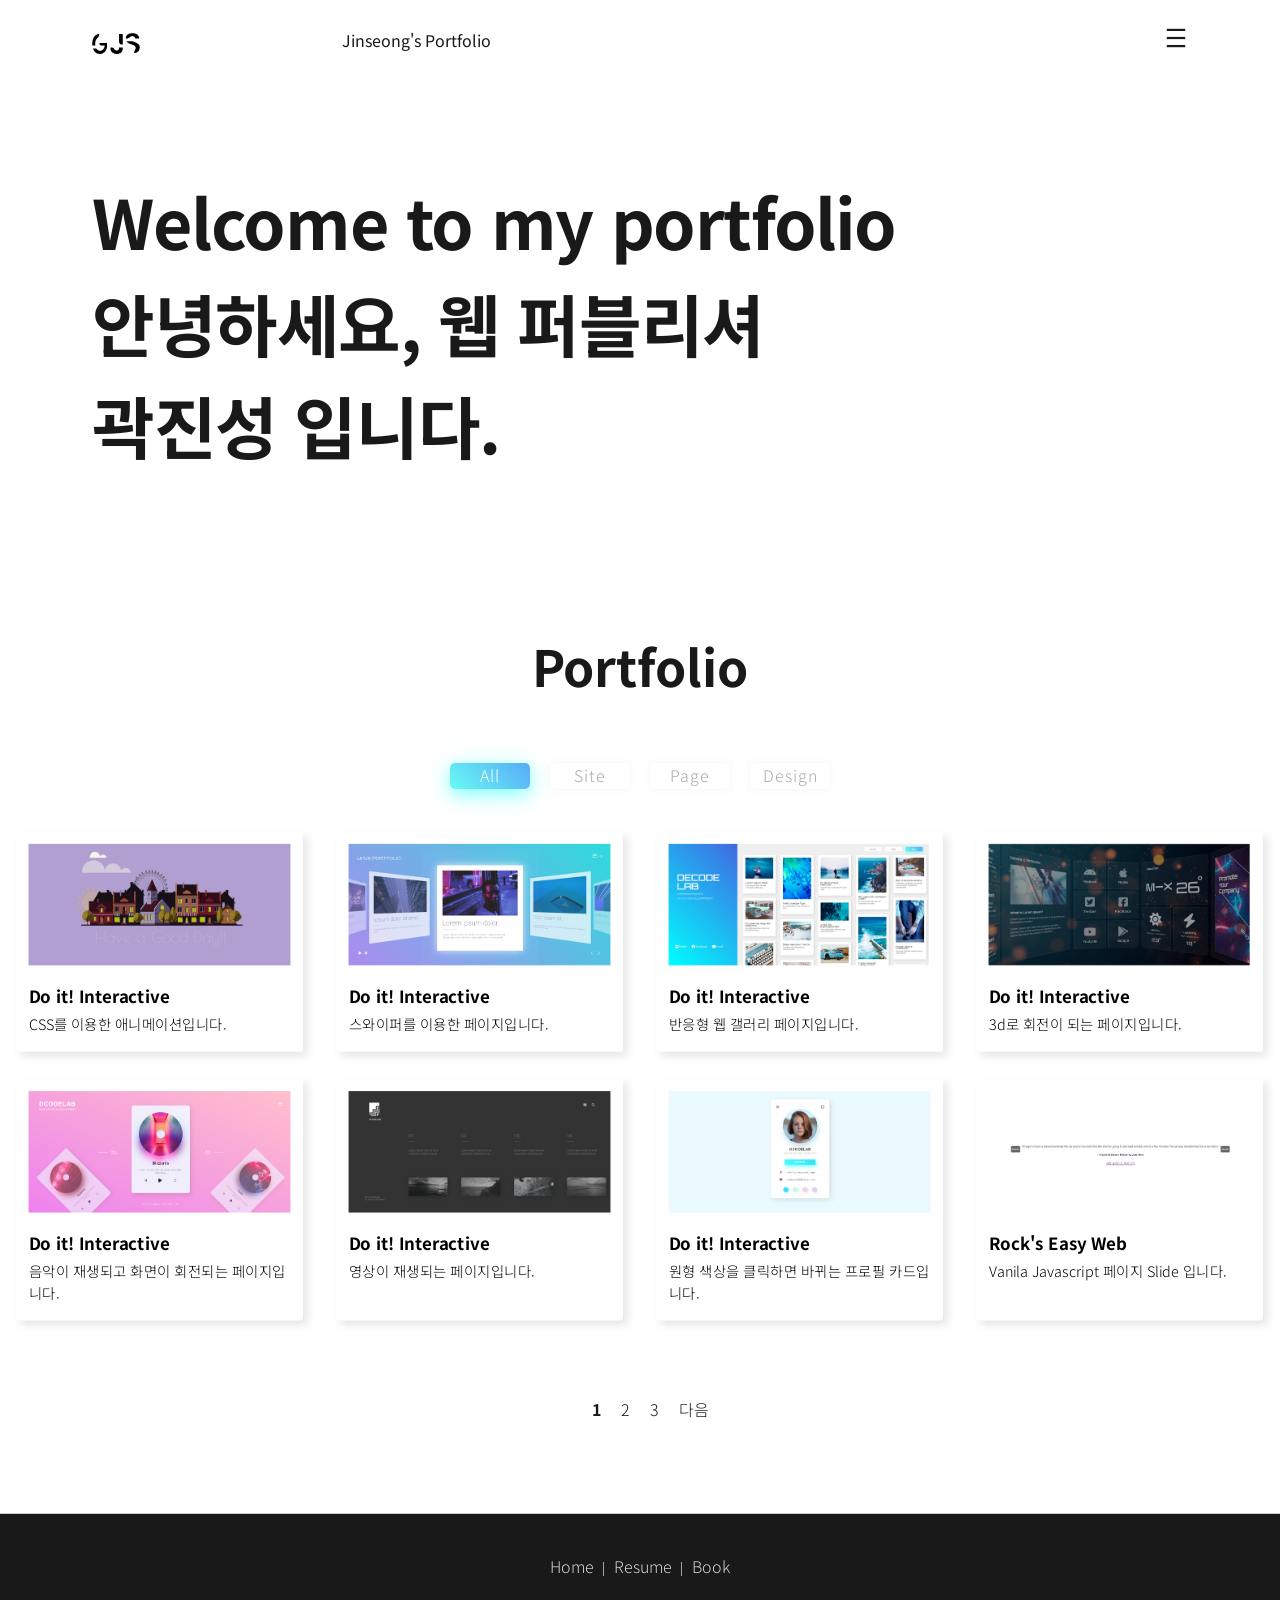
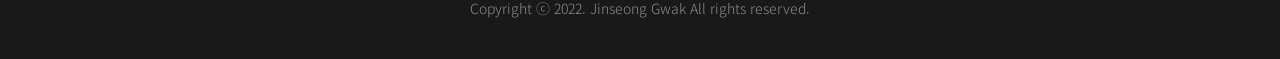
==== index.html @ 09211c97 "oldPortfolio" ====
<!DOCTYPE html>
<html lang="ko">

<head>
    
  <meta name="robots" content="noindex">
  <meta name="googlebot" content="noindex"><!-- 검색 안되게 하는것 -->
  <meta charset="UTF-8">
  <meta http-equiv="X-UA-Compatible" content="IE=edge">
  <meta name="viewport" content="width=device-width, initial-scale=1.0">
  <!-- 오픈그래프 -->
  <meta property="og:type" content="website">
  <meta property="og:url" content="http://jinseong.pe.kr">
  <meta property="og:title" content="Jinseong Portfolio">
  <meta property="og:image" content="http://jinseong.pe.kr/images/profile.jpg">
  <meta property="og:description" content="포트폴리오">
  <meta property="og:site_name" content="Jinseong's Portfolio">
  <meta property="og:locale" content="en_US">
  <!-- 다음의 태그는 필수는 아니지만, 포함하는 것을 추천함 -->
  <meta property="og:image:width" content="800">
  <meta property="og:image:height" content="430">
  <title>Jinseong's Portfolio</title>
  <!-- 구글폰트 -->
  <link rel="preconnect" href="https://fonts.googleapis.com">
  <link rel="preconnect" href="https://fonts.gstatic.com" crossorigin>
  <link href="https://fonts.googleapis.com/css2?family=Noto+Sans+KR:wght@300;500;700&display=swap" rel="stylesheet">
  <!-- 파비콘 -->
  <link rel="icon" href="images/favicon.png">
  <!-- 구글 아이콘 -->
  <link rel="stylesheet"
    href="https://fonts.googleapis.com/css2?family=Material+Symbols+Outlined:opsz,wght,FILL,GRAD@20..48,100..700,0..1,-50..200" />
  <!-- css -->
  <link rel="stylesheet" href="css/common.css">
  <link rel="stylesheet" href="css/main.css">
  <link rel="stylesheet" href="css/mouseEffect.css">
  <!-- js -->
  <script defer src="https://cdnjs.cloudflare.com/ajax/libs/gsap/3.11.3/gsap.min.js"
    integrity="sha512-gmwBmiTVER57N3jYS3LinA9eb8aHrJua5iQD7yqYCKa5x6Jjc7VDVaEA0je0Lu0bP9j7tEjV3+1qUm6loO99Kw=="
    crossorigin="anonymous" referrerpolicy="no-referrer"></script>
  <script defer src="js/jquery-3.6.0.min.js"></script>
  <script defer src="js/mouseEffect.js"></script>
  <script defer src="js/typing.js"></script>
  <script defer src="js/js.js"></script>

  
<!--   <script src="js/isotope.pkgd.min.js"></script> -->

  
  
  <style>
    .typing-txt {
      display: none;
    }
  
    .typing {
      display: inline-block;
    }
  
    .typing::after {
      content: '';
      animation-name: cursor;
      animation-duration: 0.3s;
      animation-iteration-count: 8;
  
    }
  
    @keyframes cursor {
      0% {
        border-right: 1px solid #fff
      }
  
      50% {
        border-right: 1px solid #000
      }
  
      100% {
        border-right: 1px solid #fff
      }
    }
  </style>
</head>

<body>
  <input type="checkbox" id="menu-click" class="menu-click">
  <div class="menu-modal">
    <div class="cursor"></div>
    <div class="cursorfollow"></div>
    <div class="inner">
      <div class="modal-top">
        <img class="modal-logo" src="images/menu-logo.png" alt="gjs">
        <label for="menu-click">
          <div class="close"><span class="material-symbols-outlined">
              close
            </span></div>
        </label>
      </div>
      <div class="modal-contents">
        <div class="modal-left">
          <dl>
            <dt>My name</dt>
            <dd>Jinseing-Gwak</dd>
            <dt>Adress</dt>
            <dd>경기도 의왕시 행복마을 3로 18</dd>
            <dt>Contact</dt>
            <dd>
              010-7590-1023
            </dd>
            <dd>
              Gorden42@naver.com
            </dd>
            <dt class="birth">Birth</dt>
            <dd>1992.11.10</dd>
            <dd class="d-day"></dd>
          </dl>

        </div>
        <div class="modal-right">
          <ul>
            <li><a href="index.html"><span class="style1">Home</span></a></li>
            <li><a href="about.html"><span class="style2">Resume</span></a></li>
            <li><a href="studylist.html"><span class="style3">Book</span></a></li>
          </ul>
          <ol>
            <li><span class="style4">Carpe diem</span> <span>"오늘을 즐겨라"</span></li>
            <li><span class="style4">Memento mori</span> <span>"죽음을 기억하라"</span></li>
            <li><span class="style4">Amor fati</span> <span>"운명을 사랑하라"</span></li>
          </ol>
        </div>
      </div>
      <div class="copy"><strong>Copyright ⓒ 2022.</strong> <br> Jinseong Gwak All rights reserved.</div>

    </div>
  </div>
  <div class="all-layout">   
    
    <header>
      <div class="inner">
        <div class="header-wrap">
          <h1 class="logo"><a href="index.html"><img src="images/logo.png" alt="gjs"></a></h1>
          <strong class="header-title">Jinseong's Portfolio</strong>

          
          <label for="menu-click">
            <div class="menu"><span class=" material-symbols-outlined ">density_medium</span></div>
          </label>
          

        </div>
      </div>
    </header>
    
<main>
      <section id="page1">
        
        
        <article>
          <div class="inner">
            <div class="title-wrap">
              <strong class="typing-txt">Welcome to my portfolio</strong>
              <strong class="typing"></strong><br>
              <strong class="fade-in">안녕하세요, 웹 퍼블리셔</strong><br>
              <strong class="fade-in">곽진성 입니다.</strong>
            </div>
          </div>
        </article>
      </section>


      <section id="page3">
        <h2 class="title" id="portfolio">Portfolio</h2>
        <ul class="p3-navi">
          <li  class="all on"><a data-nav="all" href="javascript:void(0)">All</a></li>
          <li  class="site"><a data-nav="site" href="javascript:void(0)">Site</a></li>
          <li  class="pageB"><a data-nav="page" href="javascript:void(0)">Page</a></li>
          <li  class="designB"><a data-nav="design" href="javascript:void(0)">Design</a></li>
        </ul>
        <article>
          <div class="portfolio">
            <!-- page -->
            <!-- Web Story Boy -->
            
            <!-- Do it! -->
            <div class="all page" data-item="page">
              <div>
                <a target="_blank" href="portfolio/page/villageanimation/index.html" title="2023-01-02">
                  <img src="images/portfolio8.png" alt="3">
                  <h3>Do it! Interactive</h3>
                  <p>CSS를 이용한 애니메이션입니다.</p>
                </a>
              </div>
            </div>

            <div class="all page" data-item="page">
              <div>
                <a target="_blank" href="portfolio/page/swiper/index.html" title="2023-01-02">
                  <img src="images/portfolio7.png" alt="3">
                  <h3>Do it! Interactive</h3>
                  <p>스와이퍼를 이용한 페이지입니다.</p>
                </a>
              </div>
            </div>

            <div class="all page" data-item="page">
              <div>
                <a target="_blank" href="portfolio/page/responsivegallery/index.html" title="2023-01-02">
                  <img src="images/portfolio6.png" alt="3">
                  <h3>Do it! Interactive</h3>
                  <p>반응형 웹 갤러리 페이지입니다.</p>
                </a>
              </div>
            </div>

            <div class="all page" data-item="page">
              <div>
                <a target="_blank" href="portfolio/page/panorama-company/index.html" title="2023-01-02">
                  <img src="images/portfolio5.png" alt="3">
                  <h3>Do it! Interactive</h3>
                  <p>3d로 회전이 되는 페이지입니다.</p>
                </a>
              </div>
            </div>

            <div class="all page" data-item="page">
              <div>
                <a target="_blank" href="portfolio/page/musicplay/index.html" title="2023-01-02">
                  <img src="images/portfolio4.png" alt="3">
                  <h3>Do it! Interactive</h3>
                  <p>음악이 재생되고 화면이 회전되는 페이지입니다.</p>
                </a>
              </div>
            </div>

            <div class="all page" data-item="page">
              <div>
                <a target="_blank" href="portfolio/page/movie-webpage/index.html" title="2023-01-02">
                  <img src="images/portfolio3.png" alt="3">
                  <h3>Do it! Interactive</h3>
                  <p>영상이 재생되는 페이지입니다.</p>
                </a>
              </div>
            </div>

            <div class="all page" data-item="page">
              <div>
                <a target="_blank" href="portfolio/page/member/member1.html" title="2023-01-02">
                  <img src="images/portfolio2.png" alt="2">
                  <h3>Do it! Interactive</h3>
                  <p>원형 색상을 클릭하면 바뀌는 프로필 카드입니다.</p>
                </a>
              </div>
            </div>


            <!-- rock's easy web -->
              <div class="all page" data-item="page">
                <div>
                  <a target="_blank" href="2rocksEasyWeb/slide/slide1.html" title="2023-02-04">
                    <img src="images/portfolio-9.jpg" alt="1">
                    <h3>Rock's Easy Web</h3>
                    <p>Vanila Javascript 페이지 Slide 입니다.</p>
                  </a>
                </div>
              </div>
            <div class="all page" data-item="page">
              <div>
                <a target="_blank" href="portfolio/page/backtotop.html" title="2023-01-02">
                  <img src="images/portfolio10.png" alt="1">
                  <h3>Rock's Easy Web</h3>
                  <p>Top 버튼을 누르면 최 상단으로 스크롤 되는 페이지입니다.</p>
                </a>
              </div>
            </div>
            <div class="all page" data-item="page">
              <div>
                <a target="_blank" href="2rocksEasyWeb/darklightmode.html" title="2023-01-02">
                  <img src="images/portfolio-1.jpg" alt="1">
                  <h3>Rock's Easy Web</h3>
                  <p>버튼을 활용한 다크 & 라이트 모드입니다.</p>
                </a>
              </div>
            </div>
            <div class="all page" data-item="page">
            <div>
                <a target="_blank" href="2rocksEasyWeb/fullScreenLayout.html" title="2023-01-02">
                  <img src="images/portfolio9.png" alt="1">
                  <h3>Rock's Easy Web</h3>
                  <p>배경화면을 동영상으로 적용한 페이지입니다.</p>
                </a>
            </div>
            </div>

            <!-- 패캠 -->
            <div class="all page" data-item="page">
              <div>
                <a target="_blank" href="portfolio/page/Overwatch select/index.html" title="2023-01-02">
                  <img src="images/portfolio-4.png" alt="1">
                  <h3>Fastcampus</h3>
                  <p>css를 이용한 캐릭터 선택 페이지입니다.</p>
                </a>
              </div>
            </div>
            

            <!-- End Page -->

            <!-- Site -->
            <div class="all site" data-item="site">
              <div>
                <a target="_blank" href="portfolio/site/mgbox/index.html" title="2023-01-02">
                  <img src="images/portfolio-1.png" alt="1">
                  <h3>Web story Boy</h3>
                  <p>메가박스 반응형 레이아웃 사이트입니다.</p>
                </a>
              </div>
            </div>
            <div class="all site" data-item="site">
              <div>
                <a target="_blank" href="portfolio/site/starbucks/index.html" title="2023-01-02">
                  <img src="images/portfolio-2.png" alt="1">
                  <h3>패스트 캠퍼스</h3>
                  <p>스타벅스 웹 사이트입니다.</p>
                </a>
              </div>
            </div>
            <div class="all site" data-item="site">
              <div>
                <a target="_blank" href="portfolio/site/yuhan/yuhan.html" title="2022-08-01">
                  <img src="images/portfolio-3.png" alt="1">
                  <h3>그린 아트 컴퓨터학원</h3>
                  <p>퍼블리싱을 배우고 처음 만들어본 사이트입니다.</p>
                </a>
              </div>
            </div>
            <!-- End Site -->


            <!-- design -->
            <!-- 패캠 -->
              <div class="all design" data-item="design">
                <div>
                  <a target="_blank" href="https://xd.adobe.com/view/2b9d082d-b6d8-4e4c-8c3f-72fe4f51de38-7ece/" title="2023-02-12">
                    <img src="images/portfolio-10.jpg" alt="1">
                    <h3>패스트 캠퍼스</h3>
                    <p>아이소 메트릭 디자인입니다.</p>
                  </a>
                </div>
              </div>

            <div class="all design" data-item="design">
              <div>
                <a target="_blank" href="https://xd.adobe.com/view/e50f0ac0-256c-4ae1-b092-5443fc8df026-b05c/" title="2023-01-06">
                  <img src="images/portfolio-xd-11.png" alt="1">
                  <h3>패스트 캠퍼스</h3>
                  <p>화면이 회전하는 회전 UI 입니다.</p>
                </a>
              </div>
            </div>
            <!-- 맛있는 디자인 xd -->           
            <div class="all design" data-item="design">
              <div>
                <a target="_blank" href="https://xd.adobe.com/view/f2ee7136-53d8-4c8a-a7fd-172489b045aa-a7bd/" title="2023-01-06">
                  <img src="images/portfolio-xd-10.png" alt="1">
                  <h3>맛있는 디자인 xd </h3>
                  <p>XD 여행 소개앱 로그인페이지, 메인페이지, 소개 세부 페이지</p>
                </a>
              </div>
            </div>
            <div class="all design" data-item="design">
              <div>
                <a target="_blank" href="https://xd.adobe.com/view/b4a2d971-9dbd-435d-a1c9-9ecc47e2ae32-e1f1/" title="2023-01-06">
                  <img src="images/portfolio-xd-9.png" alt="1">
                  <h3>맛있는 디자인 xd</h3>
                  <p>XD 뉴모피즘 스타일의 다이얼 드래그</p>
                </a>
              </div>
            </div>
            <div class="all design" data-item="design">
              <div>
                <a target="_blank" href="https://xd.adobe.com/view/0e32c825-2ce6-4857-bd8d-7dfb23e69aa8-5b61/" title="2023-01-06">
                  <img src="images/portfolio-xd-8.png" alt="1">
                  <h3>맛있는 디자인 xd</h3>
                  <p>XD를 활용한 스포티파이 음악앱 UI입니다.</p>
                </a>
              </div>
            </div>
            <div class="all design" data-item="design">
              <div>
                <a target="_blank" href="https://xd.adobe.com/view/6083be2c-2190-4567-80ab-d0a60cac28cf-35d0/" title="2023-01-29">
                  <img src="images/portfolio-8.jpg" alt="1">
                  <h3>맛있는 디자인 xd</h3>
                  <p>XD를 활용한 로그인 화면 디자인입니다.</p>
                </a>
              </div>
            </div>
            <div class="all design" data-item="design">
              <div>
                <a target="_blank" href=" https://xd.adobe.com/view/5617f849-998c-48da-aef4-882292831a00-0344/" title="2023-01-06">
                  <img src="images/portfolio-xd-7.png" alt="1">
                  <h3>맛있는 디자인 xd</h3>
                  <p>XD를 활용한 간단한 마우스 오버(세로형)입니다.</p>
                </a>
              </div>
            </div>
            <div class="all design" data-item="design">
              <div>
                <a target="_blank" href=" https://xd.adobe.com/view/711b6a88-a1e9-4c5a-9da1-08feecf08849-2448/" title="2023-01-06">
                  <img src="images/portfolio-xd-6.png" alt="1">
                  <h3>맛있는 디자인 xd</h3>
                  <p>XD를 활용한 간단한 마우스 오버(가로형)입니다.</p>
                </a>
              </div>
            </div>
            <div class="all design" data-item="design">
              <div>
                <a target="_blank" href="https://xd.adobe.com/view/76690d8d-38b9-42a5-9016-3695d35e73e8-233a/" title="2023-01-06">
                  <img src="images/portfolio-xd-5.png" alt="1">
                  <h3>맛있는 디자인 xd</h3>
                  <p>XD를 활용한 마우스 오버 버튼 프로토타입입니다.</p>
                </a>
              </div>
            </div>
            <div class="all design" data-item="design">
              <div>
                <a target="_blank" href="https://xd.adobe.com/view/4a2baaa7-dc61-498c-aab6-7a789e73a5ec-1f78/" title="2023-01-06">
                  <img src="images/portfolio-xd-2.png" alt="1">
                  <h3>맛있는 디자인 xd</h3>
                  <p>XD 프로토타입을 이용한 화면 슬라이드 입니다.</p>
                </a>
              </div>
            </div>
            <div class="all design" data-item="design">
              <div>
                <a target="_blank" href="https://xd.adobe.com/view/f5216fa4-6eb4-49c7-bf24-4859f83b3af2-a072/" title="2023-01-06">
                  <img src="images/portfolio-xd-1.png" alt="1">
                  <h3>맛있는 디자인 xd</h3>
                  <p>XD 프로토타입을 이용한 모바일 화면전환 입니다.</p>
                </a>
              </div>
            </div>
            <div class="all design" data-item="design">
              <div>
                <a target="_blank" href="https://xd.adobe.com/view/9d042fde-536d-41fd-8c21-a2ed2c7b6d0d-c857/" title="2023-01-06">
                  <img src="images/portfolio-xd-3.png" alt="1">
                  <h3>맛있는 디자인 xd</h3>
                  <p>XD 프로토타입을 이용한 대시보드 탭 화면전환입니다.</p>
                </a>
              </div>
            </div>
            <div class="all design" data-item="design">
              <div>
                <a target="_blank" href="https://xd.adobe.com/view/718d758a-9b4d-4cb4-9724-973a49a2bb65-24de/" title="2023-01-06">
                  <img src="images/portfolio-xd-4.png" alt="1">
                  <h3>맛있는 디자인 xd</h3>
                  <p>XD를 활용한 간단한 아이콘입니다.</p>
                </a>
              </div>
            </div>
            <!-- End Design -->


          </div>

       
          <div class="page-nation">
            <div class="prev-group"></div>
            <div class="page-nation-group"></div>
            <div class="next-group"></div>
          </div>
          
        </article>
      </section>

      <footer>
        <div class="inner">
          <ul class="footer-study">
            <li><a href="/index.html">Home</a></li>
            <li><a href="/about.html">Resume</a></li>
            <li><a href="/book.html">Book</a></li>
          </ul>
          <div>Copyright ⓒ 2022. Jinseong Gwak All rights reserved.</div>
          <div id="back-to-top">Top</div>
        </div>
      
      
      </footer>
    
</main>


</div>
</body>

</html>
---- css/common.css ----
@charset "utf-8";
@import url('https://fonts.googleapis.com/css2?family=Black+Han+Sans&family=East+Sea+Dokdo&family=Orbitron&display=swap');
*{
  margin:0;
  padding:0;

}
body {
  font-family: 'Noto Sans KR', sans-serif;

  font-weight: 300;
  color: rgba(0,0,0,0.9);

  line-height: 1.5;
}

.inner {
  max-width: 1920px;
  box-sizing: border-box;
  padding:0 92px;
  width: 100%;
  margin: 0 auto;
  position: relative;
  height: 100%;
}

li {
  list-style: none;
}

a {
  text-decoration: none;
  color: #000;
  display: block;
}
.title{
  text-align: center;
  padding-bottom:60px;
  font-size: 50px;
}
.textc{
  text-align: center;
}

/* 백투탑 */
#back-to-top {
  position: fixed;
  bottom: 3em;
  right: -10em;
  background-color: rgba(255, 255, 255, .9);
  color: #313943;
  border: none;
  border-radius: 5px;
  padding: 1em;
  text-transform: uppercase;
  font-weight: 700;
  box-shadow: 0 0 2em 0 rgba(0, 0, 0, .25);
  transition: all .3s ease-in-out;
  display: inline-block;
  opacity: 0;
  pointer-events: none;
  text-decoration: none;
  font-size: .75em;
  cursor: pointer;
}



#back-to-top.visible {
  pointer-events: auto;
  right: 3em;
  opacity: 0.5;
  display:block;
}

#back-to-top:hover {
  background-color: #fff;
  padding: 1em 3em;
  opacity: 1;
}

@media screen and (max-width:768px) {
    #back-to-top.visible{
      display:none;
    }
}
---- css/main.css ----
@charset "utf-8";

body {
  overflow-x: hidden;
}




/* 메뉴모달 */
.menu-modal * {
  color: white;
}

.menu-modal {
  display: none;
  background-color: black;
  color: white;
  position: fixed;
  width: 100%;
  height: 100vh;
  top: 5px;
  left: 0;
  z-index: 3;
  overflow-y: none;
  
}

.modal-top {
  height: 80px;
  align-items: center;
  display: flex;
  justify-content: space-between;
}

.close span {
  font-size: 1.5rem;
  font-weight: 500;
}

.modal-contents {
  padding-top: 50px;
  display: Flex;
  align-items: flex-start;
}

.modal-contents>div {
  width: 50%;
}

.modal-left {
  align-items: flex-start;

}

.modal-left dl {
  line-height: 1.5;
}

.modal-left dt {
  color: #aaa;
  padding-top: 40px;
  font-size: 18px;
}

.modal-left dd {
  font-size: 14px;
  padding-top: 10px;
  color: #7e7e7e;
}



.modal-right ul {
  padding-bottom: 50px;
}

.modal-right ul li a {
  font-size: 70px;
  display: inline;
  position: relative;
}

.modal-right ul li a::before {
  content: '';
  position: absolute;
  bottom: 0;
  width: 0%;
  height: 1px;
  background-color: white;
  transition: 1s;
}

.modal-right ul li a:hover::before {
  content: '';
  position: absolute;
  bottom: 0;
  width: 100%;
  height: 1px;
  background-color: white;
}


.modal-right ol li {
  font-size: 25px;
  font-weight: 200;
  line-height: 2;
  color: rgb(113, 113, 113)
}

.modal-right ol li span:nth-child(2) {
  font-size: 16px;
  opacity: 0;
  transition: ease-in .7s;
}

.modal-right ol li:hover {
  color: white;
  opacity: 0.7;
}

.modal-right ol li:hover span {
  opacity: .7;
}

.copy {
  color: #7e7e7e !important;
}

.copy strong {
  color: #7e7e7e !important;
}

/* 헤더 */
header {

  height: 80px;
}

.header-wrap {
  display: flex;
  align-items: center;
  justify-content: space-between;
  height: 100%;
}

.logo {
  flex-grow: 0.3;
}
.logo a{
  width:48px;
}

.header-title {
  flex-grow: 1;
  font-weight: 400;
}

.menu span {
  font-size: 1.5rem;
  font-weight: 500;
  cursor: pointer;
}

.menu-click {
  display: none;
}

.menu-click:checked~.menu-modal {
  display: block;
}
.menu-click:checked~.all-layout {
  background-color: black;
  height:100vh;
  overflow: hidden;
}


/* #page1 */

#page1 .title-wrap {
  font-size: 68px;
  letter-spacing: -1.4px;
  padding: 90px 92px 152px 0;
}

#page1 .title-wrap .fade-in {
  opacity: 0;
}

/* #page2 */
#page2 article {
  box-sizing: border-box;
  width: 100%;
  display: flex;
  justify-content: flex-start;

}

#page2 article figure {
  width: 30%;
  padding-right: 20px;
}

#page2 article figure img {
  width: 100%;
}

#page2 article .right-box {
  width: 70%;
}

#page2 article .right-box .upper {
  display: flex;
  height: 50%;
  justify-content: space-around;
  align-items: center;
}

#page2 article .right-box .upper .upper-text {
  font-size: 25px;
  font-family: 'Black Han Sans', sans-serif;
}

#page2 article .right-box .downer {
  display: flex;
  height: 50%;
  align-items: center;
  justify-content: space-around
}







/* #page3 */

#page3 article .portfolio {
  width: 100%;
  padding-bottom: 62px;
  display:flex;
  flex-wrap:wrap;
  gap:1px;
}

#page3 article .portfolio::after {
  clear: both;
  display: block;
  content: '';
}

#page3 article .portfolio>div {
  width:calc(25% - 1px);
  float:left;
}
#page3 article .portfolio>div.hide,
#page3 article .portfolio>div.hideF{
  display:none;
}

#page3 article .portfolio>div>div {
  height:100%;
  box-sizing: border-box;
  background: #fff;
  border-radius: 4px;
  box-shadow: 5px 5px 10px rgb(0 0 0 / 10%);
  padding: 14px;
  transform: scale(0.9);
  transition: 0.3s;
}

#page3 article .portfolio>div>div:hover {
  transform: scale(0.95);
  z-index: 10;
  

}

#page3 article .portfolio>div>div a img {
  width: 100%;
}

#page3 article .portfolio>div>div a h3 {
  padding-top: 15px;
  padding-bottom: 5px;
}

#page3 article .portfolio>div>div a p {
  padding-bottom: 5px;
}

#page3 ul {
  display: flex;
  justify-content: center;
  gap: 0px 20px;
  padding-bottom: 30px;
  ;
}

#page3 ul li {
  width: 80px;
  height: 26px;
}

#page3 ul li a {
  display: block;
  width: 100%;
  height: 100%;
  font: bold 7px/26px;
  color: #aaa;
  letter-spacing: 1px;
  text-align: center;
  border-radius: 5px;
  box-shadow: 0px 0px 10px rgb(0 0 0 / 5%);
  background: #fff;
}

#page3 ul li.on a {
  background: linear-gradient(45deg, #67faf3, #58abf8);
  box-shadow: 0px 5px 20px rgb(0 255 255 / 53%);
  color: #fff;
}
.p3-navi{
  padding:0 20px;
}
/* 페이지네이션 */

.page-nation{
  display:flex;
  justify-content: center;
  align-items: center;
  gap:0 20px;
  padding-bottom:92px;
  
}
.page-nation-group{
  display:flex;
  gap:0 20px;
  cursor: pointer;
}

.page-nation .page-nation-number.on{
  font-weight: bold;
}
.page-nation .page-nation-number.hide{
  display:none;
}
.page-nation .prev,
.page-nation .next{
  position: relative;
  cursor: pointer;
}
.page-nation .prev.hide{
  display:none;
}
.page-nation .next.hide{
  display:none;
}
.page-nation .prev::before{
  content:"";
  position: absolute;
  left:-30px;
  top:1;
}
.page-nation .next::after{
    content:"";
  position: absolute;
  right:-30px;
   top:1px;
}


/* FOOTER */
footer {
  border-top: 1px solid #ccc;
  background-color: rgba(0, 0, 0,0.9);
  color: white;
  padding: 40px 0;
  text-align: center;
}

footer ul.footer-study {
  display: flex;
  flex-wrap: wrap;
  justify-content: center;
  gap: 20px;
  padding-bottom: 20px;
}

footer ul.footer-study li:hover a {
  color:aqua;
}

footer ul.footer-study li {
  position: relative;
  text-align: center;

}

footer ul.footer-study li a {
  color: white;
  font-size: 16px;
  opacity: 0.8;
}

footer ul.footer-study li::after {
  content: '';
  position: absolute;
  right: -10px;
  top: 8px;
  height: 60%;
  width: 1px;
  background-color: rgb(162, 162, 162);
}

footer ul.footer-study li:last-child::after {
  display: none;
}

footer div.inner > div{
  opacity:0.5;
  font-size: 14px;
}

/* 미디어쿼리 */
@media screen and (max-width:1080px) {
  .inner {
    padding: 0 60px;
  }

  #page2 article .right-box .upper .upper-text {
    font-size: 20px;
  }

  #page2 article .right-box img {
    width: 40%;
  }
}

@media screen and (max-width:768px) {
  .inner {
    padding: 0 20px;
  }

  .title {
    font-size: 35px;
  }


  .modal-left {
    display: none;
  }

  .modal-right ul li a {
    font-size: 50px;
  }

  .modal-right ol li {
    font-size: 24px;
  }

  .copy {
    padding: 40px 0 20px;
    font-size: 15px;
  }

  .modal-contents>div {
    width: 100%;
  }
}




/* 미디어쿼리 타이틀1 */
@media screen and (max-width:1077px) {

  #page1 .title-wrap {
    font-size: 59px;
    padding: 80px 72px 82px 0;
  }
}

@media screen and (max-width:978px) {
  #page1 .title-wrap {
    padding: 80px 67px 82px 0;
    font-size: 51px;
  }
}
@media screen and (max-width:792px) {
  #page1 .title-wrap {
      padding: 80px 67px 82px 0;
    font-size: 47px;
  }
}

@media screen and (max-width:781px) {
  #page1 .title-wrap {
    padding: 80px 50px 82px 0;
    font-size: 39px;
  }
}
@media screen and (max-width:768px) {
  #page1 .title-wrap {
   
    font-size: 49px;
  }
}

@media screen and (max-width:681px) {
  #page1 .title-wrap {
    
    font-size: 44px;
  }

}
@media screen and (max-width:620px) {
  #page1 .title-wrap {
    
    font-size: 40px;
  }

}
@media screen and (max-width:608px) {
  #page1 .title-wrap {
    
    font-size: 36px;
  }

}

@media screen and (max-width:548px) {
  #page1 .title-wrap {
    padding: 80px 50px 82px 0;
    font-size: 33px;
  }

}


@media screen and (max-width:486px) {
  #page1 .title-wrap {
    padding: 80px 50px 82px 0;
    font-size: 33px;
  }

}
@media screen and (max-width:462px) {
  #page1 .title-wrap {
    padding: 80px 50px 82px 0;
    font-size: 32px;
  }

}
@media screen and (max-width:451px) {
  #page1 .title-wrap {
    padding: 80px 50px 82px 0;
    font-size: 30px;
  }

}
@media screen and (max-width:425px) {
  #page1 .title-wrap {
    padding: 80px 40px 82px 0;
    font-size: 29px;
  }

}
@media screen and (max-width:403px) {
  #page1 .title-wrap {
    padding: 80px 30px 82px 0;
    font-size: 29px;
  }

}
@media screen and (max-width:393px) {
  #page1 .title-wrap {
    padding: 80px 20px 82px 0;
    font-size: 29px;
  }

}
@media screen and (max-width:383px) {
  #page1 .title-wrap {
    padding: 80px 10px 82px 0;
    font-size: 29px;
  }

}
@media screen and (max-width:372px) {
  #page1 .title-wrap {
    padding: 80px 0px 82px 0;
    font-size: 28px;
  }

  @media screen and (max-width:280px) {
  #page1 .title-wrap {
    padding: 80px 0px 82px 0;
    font-size: 20px;
  }

}



/* 미디어쿼리 페이지2 */
@media screen and (max-width:1080px) {
  #page2 article .right-box .upper .upper-text {
    font-size: 36px;
  }

  #page2 article .right-box img {
    width: 40%;
  }
}

@media screen and (max-width:883px) {
  #page2 article {
    flex-direction: column;
    justify-content: center;
    align-items: center;
  }

  #page2 article figure {
    padding: 0;
    width: 50%;
  }

  #page2 article .right-box {
    width: 100%;
  }

  #page2 article .right-box .upper,
  #page2 article .right-box .downer {
    flex-direction: column;
    width: 100%;
  }

  #page2 article .right-box img {
    width: auto;
  }

  #page2 article .right-box .upper .upper-text {
    font-size: 25px;
  }
}

  @media screen and (max-width:768px) {
    #page2 article .right-box .upper .upper-text {
      font-size: 20px;
    }

    #page2 article .right-box img {
      width: 40%;
    }

    #page2 article figure {
      padding: 0;
      width: 50%;
      min-width: 280px;
    }

  }

}

  /* .portfolio 화면크기 */
 @media screen and (max-width:1200px) {
  #page3 article .portfolio>div {
  width:calc(50% - 1px);
  float:left;
  }
 }
  @media screen and (max-width:768px) {
  #page3 article .portfolio>div {
  width:calc(100% - 1px);
  float:left;
  }
 }
---- css/mouseEffect.css ----
/* 마우스이펙트 */
.menu-modal {
  cursor: none;
}
.menu-modal *{
  cursor: none;
}

.cursor {
  position: absolute;
  left: 0px;
  top: 0px;
  width: 20px;
  height: 20px;
  border-radius: 50%;
  z-index: 9999;
  background-color: rgba(65, 162, 173, 0.7);
  user-select: none;
  pointer-events: none;
  transition: transform 0.3s, opacity 0.2s;
}

.cursorfollow{
  position: absolute;
    left: 0px;
    top: 0px;
    width: 50px;
    height: 50px;
    border-radius: 50%;
    z-index: 9999;
    background-color: rgba(21, 198, 218, 0.3);
    user-select: none;
    pointer-events: none;
    transition: transform 0.3s, opacity 0.2s;
}
.cursor.style1 {
  background-color: rgba(196, 86, 22, 0.9);
    border-color: rgb(196,86,22);
    transform: rotateX(720deg) rotateY(720deg) rotateZ(720deg) scale(5);
    border-radius: 10px;
}

.cursor.style2 {
  background-color: rgb(140, 0, 255, 0.4);
    border-color: rgb(140, 0, 255);
    transform: rotateY(720deg) scale(5);
}
.cursor.style3{
  background-color: rgb(0, 47, 255, 0.4);
    border-color: rgb(0, 47, 255);
    transform: scale(5) rotate(45deg);
    border-radius: 10px;
}
.cursor.style4 {
  background-color: rgb(101, 10, 37, 0.9);
  border-color: rgb(101, 10, 37);
  transform: rotatez(765deg) scale(2);
  border-radius: 10px;
}


/* 
background-color: rgb(140, 0, 255, 0.4);
border-color: rgb(140, 0, 255);
transform: rotateY(720deg) scale(2); 

background-color: rgb(0, 47, 255, 0.4);
border-color: rgb(0, 47, 255);
transform: scale(1.5) rotate(45deg);
border-radius: 10px;
*/



@media screen and (max-width:1112px){
  .menu-modal {
      cursor: pointer;
    }
    .menu-modal * {
      cursor: pointer;
    }
  .cursor,
  .cursorfollow{
    opacity: 0;
    z-index: -1;
  }



    }
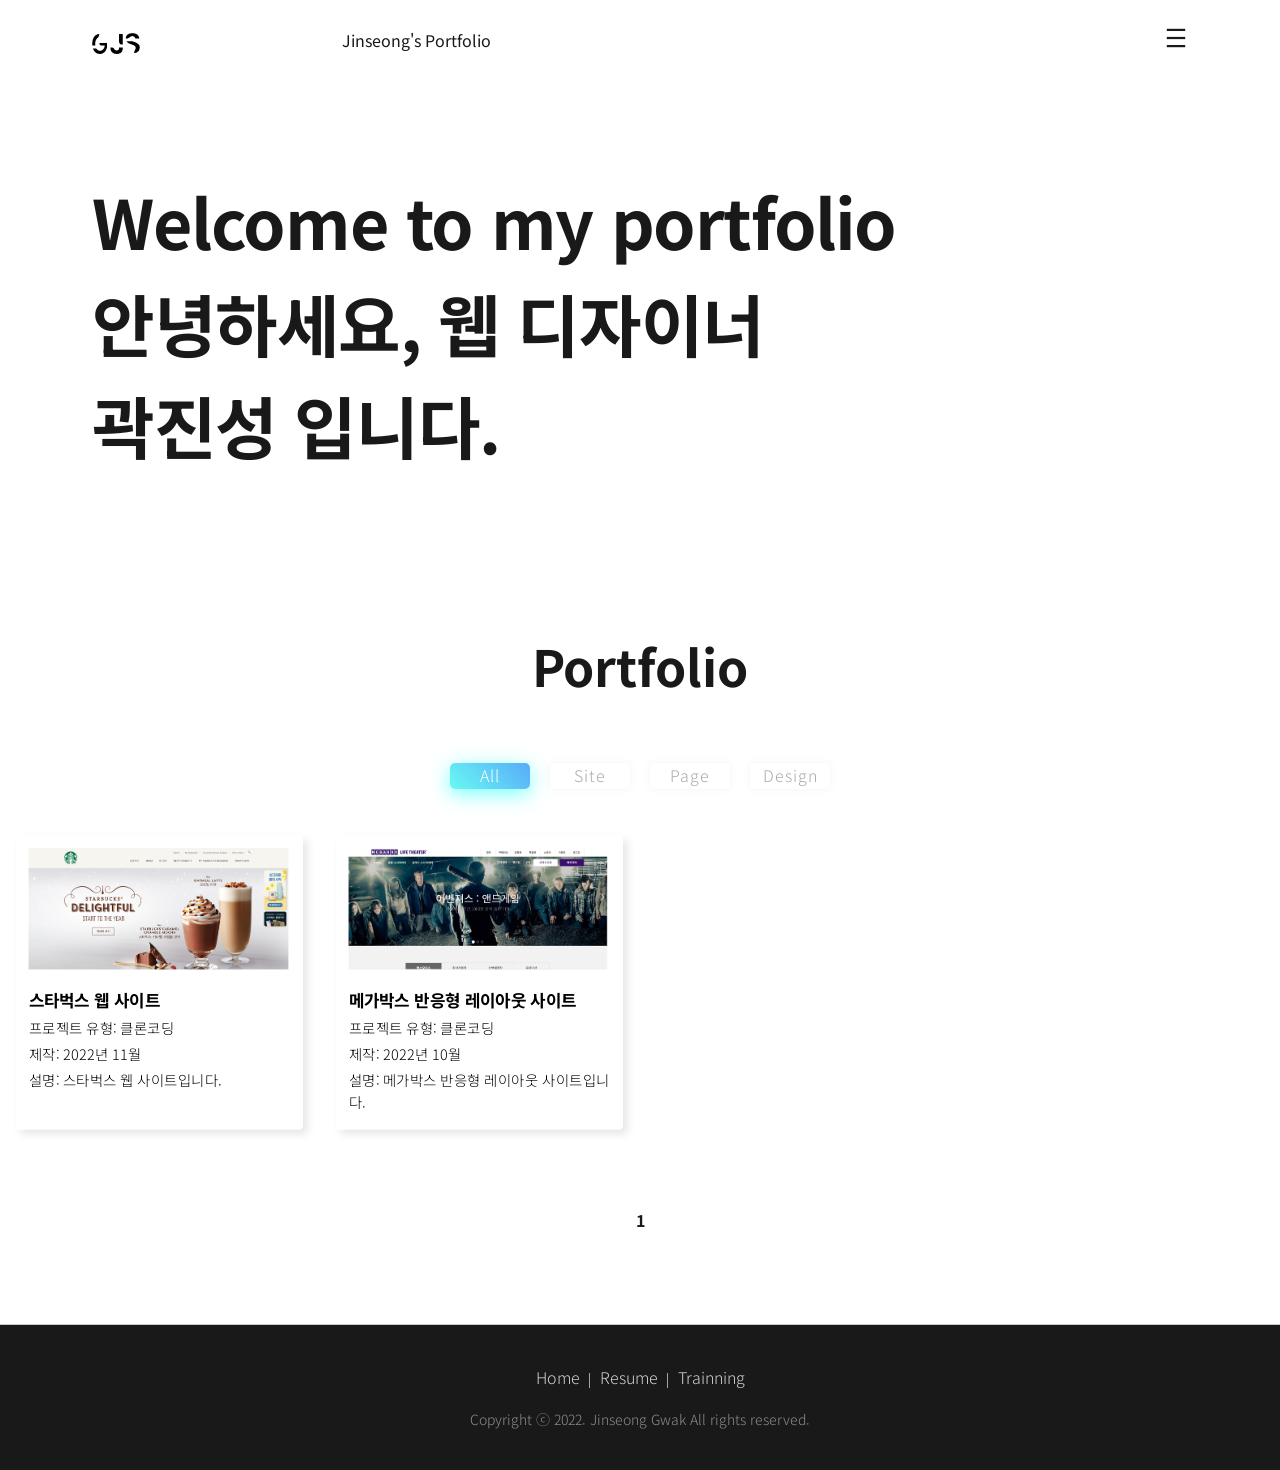
==== commit c0b0b41c: "RENEWAL" ====
--- a/index.html
+++ b/index.html
@@ -118,7 +118,7 @@
           <ul>
             <li><a href="index.html"><span class="style1">Home</span></a></li>
             <li><a href="about.html"><span class="style2">Resume</span></a></li>
-            <li><a href="studylist.html"><span class="style3">Book</span></a></li>
+            <li><a target="_blank" href="https://www.notion.so/fff4b5e5cb4d80ad8af8f2d2c8edf378?pvs=4"><span class="style3">Trainning</span></a></li>
           </ul>
           <ol>
             <li><span class="style4">Carpe diem</span> <span>"오늘을 즐겨라"</span></li>
@@ -158,7 +158,7 @@
             <div class="title-wrap">
               <strong class="typing-txt">Welcome to my portfolio</strong>
               <strong class="typing"></strong><br>
-              <strong class="fade-in">안녕하세요, 웹 퍼블리셔</strong><br>
+              <strong class="fade-in">안녕하세요, 웹 디자이너</strong><br>
               <strong class="fade-in">곽진성 입니다.</strong>
             </div>
           </div>
@@ -180,7 +180,7 @@
             <!-- Web Story Boy -->
             
             <!-- Do it! -->
-            <div class="all page" data-item="page">
+            <!-- <div class="all page" data-item="page">
               <div>
                 <a target="_blank" href="portfolio/page/villageanimation/index.html" title="2023-01-02">
                   <img src="images/portfolio8.png" alt="3">
@@ -248,11 +248,11 @@
                   <p>원형 색상을 클릭하면 바뀌는 프로필 카드입니다.</p>
                 </a>
               </div>
-            </div>
+            </div> -->
 
 
             <!-- rock's easy web -->
-              <div class="all page" data-item="page">
+              <!-- <div class="all page" data-item="page">
                 <div>
                   <a target="_blank" href="2rocksEasyWeb/slide/slide1.html" title="2023-02-04">
                     <img src="images/portfolio-9.jpg" alt="1">
@@ -287,10 +287,10 @@
                   <p>배경화면을 동영상으로 적용한 페이지입니다.</p>
                 </a>
             </div>
-            </div>
+            </div> -->
 
             <!-- 패캠 -->
-            <div class="all page" data-item="page">
+            <!-- <div class="all page" data-item="page">
               <div>
                 <a target="_blank" href="portfolio/page/Overwatch select/index.html" title="2023-01-02">
                   <img src="images/portfolio-4.png" alt="1">
@@ -298,7 +298,7 @@
                   <p>css를 이용한 캐릭터 선택 페이지입니다.</p>
                 </a>
               </div>
-            </div>
+            </div> -->
             
 
             <!-- End Page -->
@@ -306,23 +306,29 @@
             <!-- Site -->
             <div class="all site" data-item="site">
               <div>
+                <a target="_blank" href="portfolio/site/starbucks/index.html" title="2023-01-02">
+                  <img src="images/portfolio-2.png" alt="1">
+                  <h3>스타벅스 웹 사이트 </h3>
+                  <p>프로젝트 유형: 클론코딩</p>
+                  <p>제작: 2022년 11월</p>
+                  <p>설명: 스타벅스 웹 사이트입니다.</p>
+                </a>
+              </div>
+            </div>
+
+            <div class="all site" data-item="site">
+              <div>
                 <a target="_blank" href="portfolio/site/mgbox/index.html" title="2023-01-02">
                   <img src="images/portfolio-1.png" alt="1">
-                  <h3>Web story Boy</h3>
-                  <p>메가박스 반응형 레이아웃 사이트입니다.</p>
-                </a>
-              </div>
-            </div>
-            <div class="all site" data-item="site">
-              <div>
-                <a target="_blank" href="portfolio/site/starbucks/index.html" title="2023-01-02">
-                  <img src="images/portfolio-2.png" alt="1">
-                  <h3>패스트 캠퍼스</h3>
-                  <p>스타벅스 웹 사이트입니다.</p>
-                </a>
-              </div>
-            </div>
-            <div class="all site" data-item="site">
+                  <h3>메가박스 반응형 레이아웃 사이트</h3>
+                  <p>프로젝트 유형: 클론코딩</p>
+                  <p>제작: 2022년 10월</p>
+                  <p>설명: 메가박스 반응형 레이아웃 사이트입니다.</p>
+                </a>
+              </div>
+            </div>
+
+            <!-- <div class="all site" data-item="site">
               <div>
                 <a target="_blank" href="portfolio/site/yuhan/yuhan.html" title="2022-08-01">
                   <img src="images/portfolio-3.png" alt="1">
@@ -330,13 +336,13 @@
                   <p>퍼블리싱을 배우고 처음 만들어본 사이트입니다.</p>
                 </a>
               </div>
-            </div>
+            </div> -->
             <!-- End Site -->
 
 
             <!-- design -->
             <!-- 패캠 -->
-              <div class="all design" data-item="design">
+              <!-- <div class="all design" data-item="design">
                 <div>
                   <a target="_blank" href="https://xd.adobe.com/view/2b9d082d-b6d8-4e4c-8c3f-72fe4f51de38-7ece/" title="2023-02-12">
                     <img src="images/portfolio-10.jpg" alt="1">
@@ -354,9 +360,9 @@
                   <p>화면이 회전하는 회전 UI 입니다.</p>
                 </a>
               </div>
-            </div>
+            </div> -->
             <!-- 맛있는 디자인 xd -->           
-            <div class="all design" data-item="design">
+            <!-- <div class="all design" data-item="design">
               <div>
                 <a target="_blank" href="https://xd.adobe.com/view/f2ee7136-53d8-4c8a-a7fd-172489b045aa-a7bd/" title="2023-01-06">
                   <img src="images/portfolio-xd-10.png" alt="1">
@@ -454,7 +460,7 @@
                   <p>XD를 활용한 간단한 아이콘입니다.</p>
                 </a>
               </div>
-            </div>
+            </div> -->
             <!-- End Design -->
 
 
@@ -470,22 +476,22 @@
         </article>
       </section>
 
-      <footer>
-        <div class="inner">
-          <ul class="footer-study">
-            <li><a href="/index.html">Home</a></li>
-            <li><a href="/about.html">Resume</a></li>
-            <li><a href="/book.html">Book</a></li>
-          </ul>
-          <div>Copyright ⓒ 2022. Jinseong Gwak All rights reserved.</div>
-          <div id="back-to-top">Top</div>
-        </div>
-      
-      
-      </footer>
+
     
 </main>
-
+<footer>
+  <div class="inner">
+    <ul class="footer-study">
+      <li><a href="/index.html">Home</a></li>
+      <li><a href="/about.html">Resume</a></li>
+      <li><a target="_blank" href="https://www.notion.so/fff4b5e5cb4d80ad8af8f2d2c8edf378?pvs=4">Trainning</a></li>
+    </ul>
+    <div>Copyright ⓒ 2022. Jinseong Gwak All rights reserved.</div>
+    <div id="back-to-top">Top</div>
+  </div>
+
+
+</footer>
 
 </div>
 </body>
--- a/css/common.css
+++ b/css/common.css
@@ -13,7 +13,10 @@
 
   line-height: 1.5;
 }
-
+main{
+  height:auto;
+  min-height:calc(100vh - 80px - 146px);
+}
 .inner {
   max-width: 1920px;
   box-sizing: border-box;
--- a/css/main.css
+++ b/css/main.css
@@ -5,7 +5,10 @@
 }
 
 
-
+.resume_main{
+  height:auto;
+  min-height:calc(100vh - 80px - 146px);
+}
 
 /* 메뉴모달 */
 .menu-modal * {
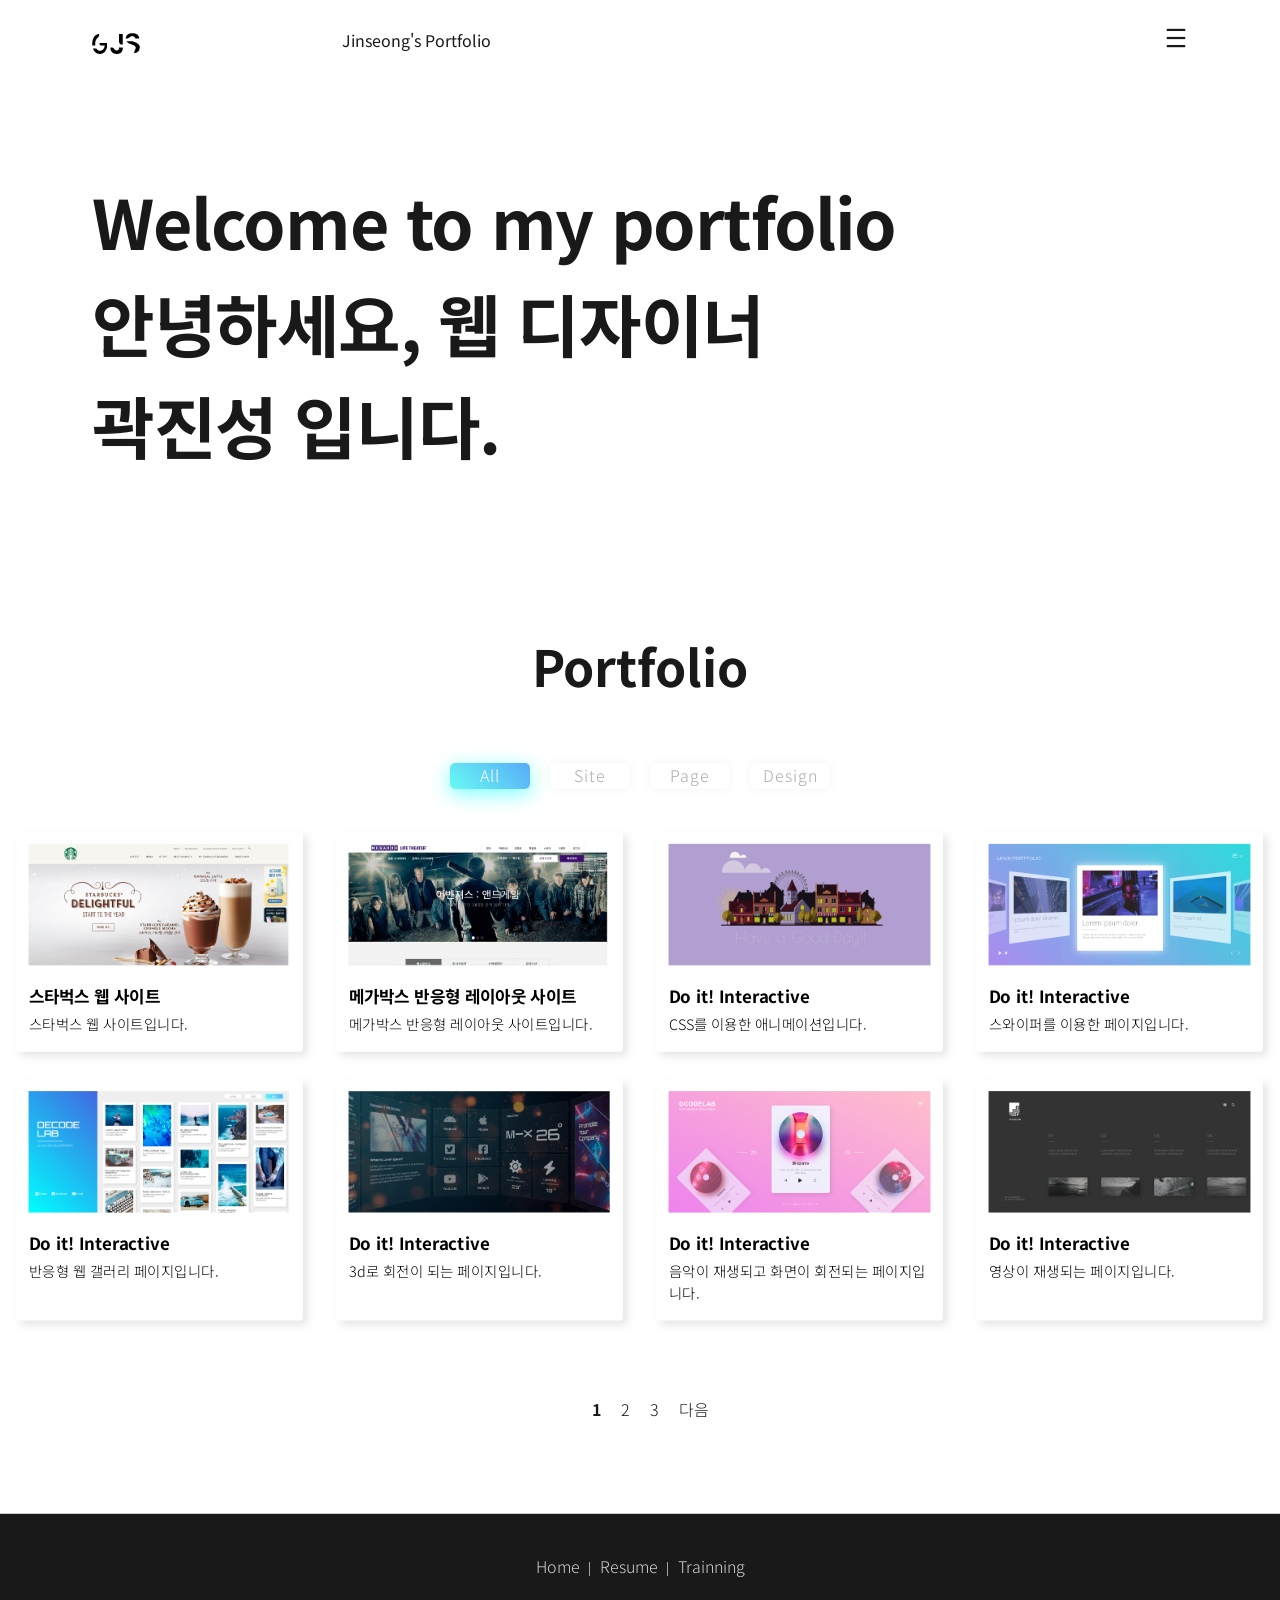
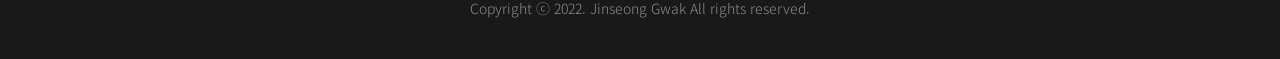
==== commit 673f683b: "ROYAL1" ====
--- a/index.html
+++ b/index.html
@@ -118,7 +118,7 @@
           <ul>
             <li><a href="index.html"><span class="style1">Home</span></a></li>
             <li><a href="about.html"><span class="style2">Resume</span></a></li>
-            <li><a target="_blank" href="https://www.notion.so/fff4b5e5cb4d80ad8af8f2d2c8edf378?pvs=4"><span class="style3">Trainning</span></a></li>
+            <li><a target="_blank" href="https://chief-tub-1d0.notion.site/fff4b5e5cb4d80ad8af8f2d2c8edf378?pvs=4"><span class="style3">Trainning</span></a></li>
           </ul>
           <ol>
             <li><span class="style4">Carpe diem</span> <span>"오늘을 즐겨라"</span></li>
@@ -177,10 +177,30 @@
         <article>
           <div class="portfolio">
             <!-- page -->
+               <!-- Site -->
+            <div class="all site" data-item="site">
+              <div>
+                <a target="_blank" href="portfolio/site/starbucks/index.html" title="2023-01-02">
+                  <img src="images/portfolio-2.png" alt="1">
+                  <h3>스타벅스 웹 사이트 </h3>
+                  <p>스타벅스 웹 사이트입니다.</p>
+                </a>
+              </div>
+            </div>
+
+            <div class="all site" data-item="site">
+              <div>
+                <a target="_blank" href="portfolio/site/mgbox/index.html" title="2023-01-02">
+                  <img src="images/portfolio-1.png" alt="1">
+                  <h3>메가박스 반응형 레이아웃 사이트</h3>
+                  <p>메가박스 반응형 레이아웃 사이트입니다.</p>
+                </a>
+              </div>
+            </div>
             <!-- Web Story Boy -->
             
             <!-- Do it! -->
-            <!-- <div class="all page" data-item="page">
+            <div class="all page" data-item="page">
               <div>
                 <a target="_blank" href="portfolio/page/villageanimation/index.html" title="2023-01-02">
                   <img src="images/portfolio8.png" alt="3">
@@ -248,11 +268,11 @@
                   <p>원형 색상을 클릭하면 바뀌는 프로필 카드입니다.</p>
                 </a>
               </div>
-            </div> -->
+            </div>
 
 
             <!-- rock's easy web -->
-              <!-- <div class="all page" data-item="page">
+              <div class="all page" data-item="page">
                 <div>
                   <a target="_blank" href="2rocksEasyWeb/slide/slide1.html" title="2023-02-04">
                     <img src="images/portfolio-9.jpg" alt="1">
@@ -287,10 +307,10 @@
                   <p>배경화면을 동영상으로 적용한 페이지입니다.</p>
                 </a>
             </div>
-            </div> -->
+            </div>
 
             <!-- 패캠 -->
-            <!-- <div class="all page" data-item="page">
+            <div class="all page" data-item="page">
               <div>
                 <a target="_blank" href="portfolio/page/Overwatch select/index.html" title="2023-01-02">
                   <img src="images/portfolio-4.png" alt="1">
@@ -298,35 +318,12 @@
                   <p>css를 이용한 캐릭터 선택 페이지입니다.</p>
                 </a>
               </div>
-            </div> -->
+            </div>
             
 
             <!-- End Page -->
 
-            <!-- Site -->
-            <div class="all site" data-item="site">
-              <div>
-                <a target="_blank" href="portfolio/site/starbucks/index.html" title="2023-01-02">
-                  <img src="images/portfolio-2.png" alt="1">
-                  <h3>스타벅스 웹 사이트 </h3>
-                  <p>프로젝트 유형: 클론코딩</p>
-                  <p>제작: 2022년 11월</p>
-                  <p>설명: 스타벅스 웹 사이트입니다.</p>
-                </a>
-              </div>
-            </div>
-
-            <div class="all site" data-item="site">
-              <div>
-                <a target="_blank" href="portfolio/site/mgbox/index.html" title="2023-01-02">
-                  <img src="images/portfolio-1.png" alt="1">
-                  <h3>메가박스 반응형 레이아웃 사이트</h3>
-                  <p>프로젝트 유형: 클론코딩</p>
-                  <p>제작: 2022년 10월</p>
-                  <p>설명: 메가박스 반응형 레이아웃 사이트입니다.</p>
-                </a>
-              </div>
-            </div>
+          
 
             <!-- <div class="all site" data-item="site">
               <div>
@@ -342,7 +339,7 @@
 
             <!-- design -->
             <!-- 패캠 -->
-              <!-- <div class="all design" data-item="design">
+              <div class="all design" data-item="design">
                 <div>
                   <a target="_blank" href="https://xd.adobe.com/view/2b9d082d-b6d8-4e4c-8c3f-72fe4f51de38-7ece/" title="2023-02-12">
                     <img src="images/portfolio-10.jpg" alt="1">
@@ -360,9 +357,9 @@
                   <p>화면이 회전하는 회전 UI 입니다.</p>
                 </a>
               </div>
-            </div> -->
+            </div>
             <!-- 맛있는 디자인 xd -->           
-            <!-- <div class="all design" data-item="design">
+            <div class="all design" data-item="design">
               <div>
                 <a target="_blank" href="https://xd.adobe.com/view/f2ee7136-53d8-4c8a-a7fd-172489b045aa-a7bd/" title="2023-01-06">
                   <img src="images/portfolio-xd-10.png" alt="1">
@@ -460,7 +457,7 @@
                   <p>XD를 활용한 간단한 아이콘입니다.</p>
                 </a>
               </div>
-            </div> -->
+            </div>
             <!-- End Design -->
 
 
@@ -484,7 +481,7 @@
     <ul class="footer-study">
       <li><a href="/index.html">Home</a></li>
       <li><a href="/about.html">Resume</a></li>
-      <li><a target="_blank" href="https://www.notion.so/fff4b5e5cb4d80ad8af8f2d2c8edf378?pvs=4">Trainning</a></li>
+      <li><a target="_blank" href="https://chief-tub-1d0.notion.site/fff4b5e5cb4d80ad8af8f2d2c8edf378?pvs=4">Trainning</a></li>
     </ul>
     <div>Copyright ⓒ 2022. Jinseong Gwak All rights reserved.</div>
     <div id="back-to-top">Top</div>
